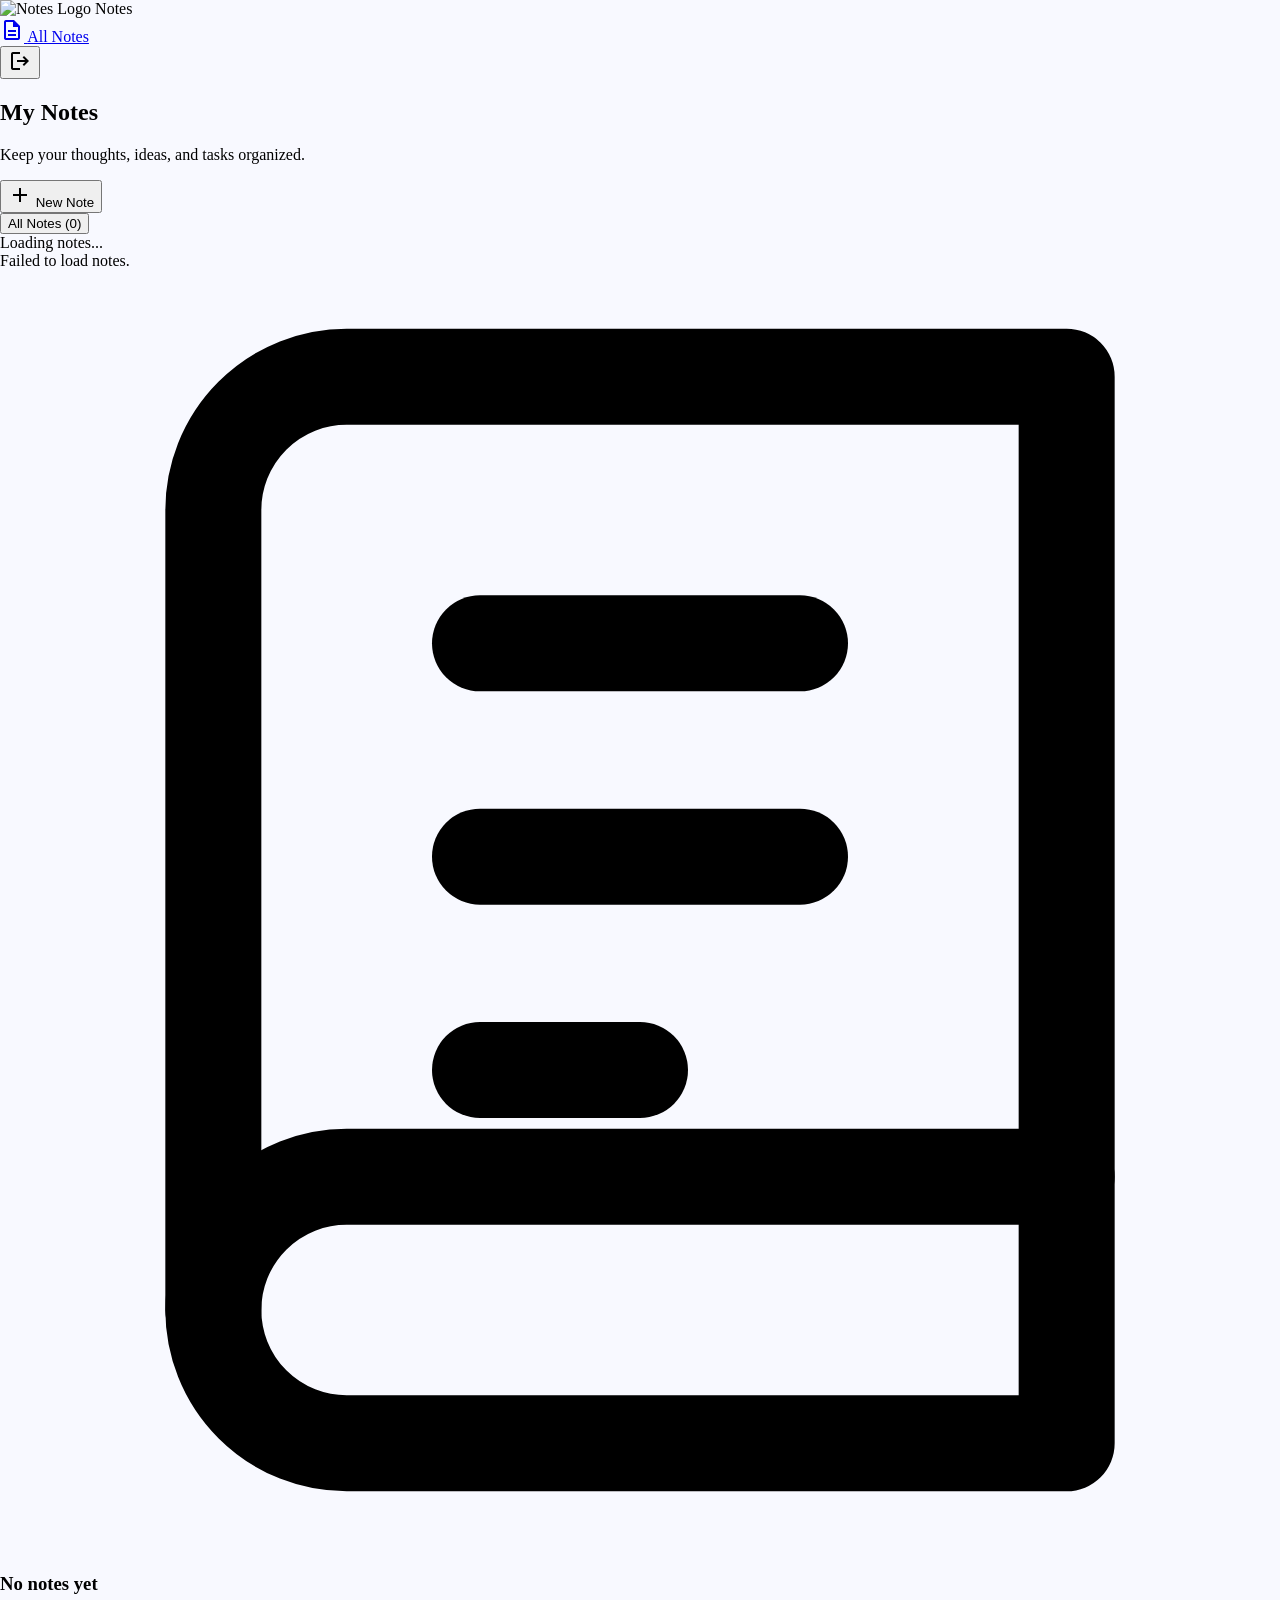
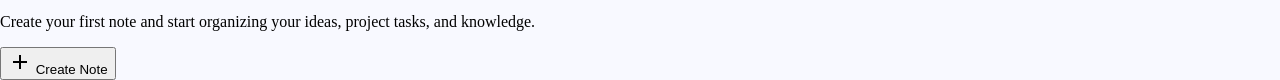
==== client_side/pages/dashboard.html @ c8d5d33a "version 1" ====
<!DOCTYPE html>

<html lang="en">

<head>
    <meta charset="UTF-8">
    <meta name="viewport" content="width=device-width, initial-scale=1.0">


<title>Notes Dashboard</title>

<!-- Google Fonts -->
<link rel="preconnect" href="https://fonts.googleapis.com">
<link rel="preconnect" href="https://fonts.gstatic.com" crossorigin>

<link
    href="https://fonts.googleapis.com/css2?family=Inter:wght@400;500;600&family=Plus+Jakarta+Sans:wght@600;700&family=Material+Symbols+Outlined:opsz,wght,FILL,GRAD@20..48,100..700,0..1,-50..200&display=swap"
    rel="stylesheet"
>

<!-- Tailwind -->
<script src="https://cdn.tailwindcss.com"></script>

<script>
    tailwind.config = {
        darkMode: "class",

        theme: {
            extend: {

                colors: {
                    primary: "#3525cd",
                    "primary-container": "#4f46e5",
                    "on-primary": "#ffffff",

                    secondary: "#565e74",
                    "secondary-container": "#dae2fd",
                    "on-secondary-container": "#5c647a",

                    surface: "#f8f9ff",
                    "surface-container-lowest": "#ffffff",
                    "surface-container-low": "#eff4ff",
                    "surface-container": "#e5eeff",
                    "surface-container-high": "#dce9ff",

                    "on-surface": "#0b1c30",
                    "on-surface-variant": "#464555",

                    outline: "#777587",
                    "outline-variant": "#c7c4d8",

                    error: "#ba1a1a",
                    "error-container": "#ffdad6",
                    "on-error": "#ffffff",

                    background: "#f8f9ff"
                },

                borderRadius: {
                    lg: "0.5rem",
                    xl: "0.75rem",
                    "2xl": "1rem",
                    full: "9999px"
                },

                spacing: {
                    "space-xs": "0.25rem",
                    "space-sm": "0.5rem",
                    "space-md": "1rem",
                    "space-lg": "1.5rem",
                    "space-xl": "2.5rem",
                    gutter: "1.5rem"
                },

                fontFamily: {
                    headline: ["Plus Jakarta Sans", "sans-serif"],
                    body: ["Inter", "sans-serif"]
                },

                fontSize: {
                    "headline-sm": [
                        "18px",
                        {
                            lineHeight: "24px",
                            fontWeight: "600"
                        }
                    ],

                    "headline-lg": [
                        "30px",
                        {
                            lineHeight: "38px",
                            fontWeight: "600"
                        }
                    ],

                    "body-md": [
                        "14px",
                        {
                            lineHeight: "22px",
                            fontWeight: "400"
                        }
                    ],

                    "body-sm": [
                        "12px",
                        {
                            lineHeight: "18px",
                            fontWeight: "400"
                        }
                    ],

                    "label-md": [
                        "13px",
                        {
                            lineHeight: "18px",
                            fontWeight: "500"
                        }
                    ],

                    "label-sm": [
                        "11px",
                        {
                            lineHeight: "16px",
                            fontWeight: "500"
                        }
                    ]
                }
            }
        }
    };
</script>

<style>

    html,
    body {
        margin: 0;
        padding: 0;
    }

    body {
        overscroll-behavior: none;
        overflow-x: hidden;
        background: #f8f9ff;
    }

    ::-webkit-scrollbar {
        width: 0;
        height: 0;
    }

    button,
    a {
        -webkit-tap-highlight-color: transparent;
    }

</style>


</head>

<body class="bg-background text-on-surface font-body antialiased">


<!-- ========================================================= -->
<!-- Sidebar -->
<!-- ========================================================= -->

<aside
    class="
        fixed
        left-0
        top-0
        z-50
        flex
        h-screen
        w-16
        flex-col
        md:w-64
        border-r
        border-outline-variant/40
        bg-surface-container-low
        py-space-md
    "
>

    <!-- Logo -->

    <div class="mb-space-lg flex items-center justify-center gap-space-sm px-space-sm md:justify-start md:px-space-md">

        <img
            src="https://lh3.googleusercontent.com/aida/[base64]"
            alt="Notes Logo"
            class="h-8 w-auto object-contain"
        >

        <span
            class="
                hidden
                font-headline
                text-headline-sm md:inline
                tracking-tight
                text-on-surface
            "
        >
            Notes
        </span>

    </div>


    <!-- Navigation -->

    <nav
        class="flex flex-1 flex-col gap-1 px-space-sm md:px-space-md"
        aria-label="Main navigation"
    >

        <a
            href="#"
            data-path="dashboard"
            aria-current="page"
            class="
                flex
                items-center
                justify-center
                gap-space-sm
                rounded-lg
                md:justify-start
                bg-secondary-container
                px-space-sm
                py-2
                text-on-secondary-container
                transition-colors
                hover:bg-secondary-container/80
            "
        >

            <span class="material-symbols-outlined text-xl">
                description
            </span>

            <span class="hidden font-body text-label-md md:inline">
                All Notes
            </span>

        </a>

    </nav>


    <!-- Logout -->

    <div class="px-space-sm pt-space-md md:px-space-md">

        <div
            class="
                flex
                items-center
                justify-center
                rounded-xl
                bg-surface-container-lowest
                md:justify-start
                p-space-xs
                shadow-[0_1px_3px_0_rgba(15,23,42,0.04)]
            "
        >

            <button
                id="logoutButton"
                type="button"
                title="Log out"
                aria-label="Log out"
                class="
                    flex
                    items-center
                    justify-center
                    rounded-md
                    p-2
                    text-on-surface-variant
                    transition-colors
                    hover:bg-error-container
                    hover:text-error
                "
            >

                <span class="material-symbols-outlined text-base">
                    logout
                </span>

            </button>

        </div>

    </div>

</aside>


<!-- ========================================================= -->
<!-- Main Content -->
<!-- ========================================================= -->

<div class="pl-16 md:pl-64">

    <main class="min-h-screen w-full bg-background px-4 pt-8 sm:px-6 sm:pt-10 lg:px-gutter lg:pt-12">

        <div class="mx-auto flex w-full max-w-7xl flex-col pb-space-xl">


            <!-- ================================================= -->
            <!-- Header -->
            <!-- ================================================= -->

            <section class="mb-space-lg flex flex-col gap-space-md pt-space-md">

                <div
                    class="
                        flex
                        flex-wrap
                        items-center
                        justify-between
                        gap-space-md
                    "
                >

                    <!-- Title -->

                    <div>

                        <h1
                            class="
                                font-headline
                                text-2xl
                                tracking-tight
                                sm:text-headline-lg
                                text-on-surface
                            "
                        >
                            My Notes
                        </h1>

                        <p class="mt-1 text-body-md text-on-surface-variant">
                            Keep your thoughts, ideas, and tasks organized.
                        </p>

                    </div>


                    <!-- New Note -->

                    <button
                        id="newNoteButton"
                        type="button"
                        class="
                            inline-flex
                            items-center
                            gap-2
                            rounded-lg
                            bg-primary-container
                            px-4
                            py-2.5
                            font-body
                            text-label-md
                            text-on-primary
                            shadow-sm
                            transition-all
                            hover:-translate-y-0.5
                            hover:opacity-95
                            hover:shadow-md
                            active:scale-[0.98]
                        "
                    >

                        <span class="material-symbols-outlined text-lg">
                            add
                        </span>

                        <span>
                            New Note
                        </span>

                    </button>

                </div>


                <!-- Filter -->

                <div class="flex flex-wrap items-center gap-2 pt-1">

                    <button
                        id="allNotesFilter"
                        type="button"
                        class="
                            rounded-full
                            bg-primary
                            px-3.5
                            py-1.5
                            font-body
                            text-label-sm
                            font-semibold
                            text-on-primary
                            shadow-sm
                        "
                    >
                        All Notes (<span id="notesCount">0</span>)
                    </button>

                </div>

            </section>


            <!-- ================================================= -->
            <!-- Loading -->
            <!-- ================================================= -->

            <div
                id="loadingState"
                class="flex items-center justify-center px-2 py-16 sm:py-20"
            >

                <div class="flex items-center gap-3 text-on-surface-variant">

                    <span
                        class="
                            h-5
                            w-5
                            animate-spin
                            rounded-full
                            border-2
                            border-primary/20
                            border-t-primary
                        "
                    ></span>

                    <span class="text-body-md">
                        Loading notes...
                    </span>

                </div>

            </div>


            <!-- ================================================= -->
            <!-- Error -->
            <!-- ================================================= -->

            <div
                id="errorState"
                class="
                    hidden
                    rounded-xl
                    border
                    border-error/20
                    bg-error-container
                    p-4
                    text-body-md
                    break-words
                    text-error
                "
            >
                Failed to load notes.
            </div>


            <!-- ================================================= -->
            <!-- Notes Grid -->
            <!-- ================================================= -->

            <section
                id="notesGrid"
                class="
                    hidden
                    grid
                    grid-cols-1
                    gap-space-md
                    md:grid-cols-2
                    lg:grid-cols-3
                "
            >
                <!-- JavaScript will generate notes here -->
            </section>


            <!-- ================================================= -->
            <!-- Empty State -->
            <!-- ================================================= -->

            <section
                id="emptyState"
                class="
                    hidden
                    mt-space-xl
                    rounded-2xl
                    bg-surface-container-lowest
                    p-3
                    sm:p-space-lg
                    shadow-[0_1px_3px_0_rgba(15,23,42,0.05)]
                "
            >

                <div
                    class="
                        flex
                        flex-col
                        items-center
                        justify-center
                        rounded-xl
                        bg-surface-container-low
                        px-4
                        py-12
                        sm:px-space-md
                        sm:py-space-xl
                        text-center
                    "
                >

                    <!-- Illustration -->

                    <div
                        class="
                            relative
                            mb-space-md
                            flex
                            h-24
                            w-24
                            items-center
                            justify-center
                        "
                    >

                        <div
                            class="
                                absolute
                                inset-0
                                -rotate-6
                                rounded-3xl
                                bg-primary/10
                            "
                        ></div>


                        <div
                            class="
                                relative
                                flex
                                h-20
                                w-20
                                items-center
                                justify-center
                                rounded-2xl
                                bg-primary-container
                                p-3
                                shadow-md
                            "
                        >

                            <svg
                                class="h-12 w-12 text-on-primary"
                                fill="none"
                                stroke="currentColor"
                                stroke-linecap="round"
                                stroke-linejoin="round"
                                stroke-width="1.8"
                                viewBox="0 0 24 24"
                            >

                                <path d="M4 19.5A2.5 2.5 0 0 1 6.5 17H20"></path>

                                <path
                                    d="M6.5 2H20v20H6.5A2.5 2.5 0 0 1 4 19.5v-15A2.5 2.5 0 0 1 6.5 2z"
                                ></path>

                                <line
                                    x1="9"
                                    x2="15"
                                    y1="7"
                                    y2="7"
                                ></line>

                                <line
                                    x1="9"
                                    x2="15"
                                    y1="11"
                                    y2="11"
                                ></line>

                                <line
                                    x1="9"
                                    x2="12"
                                    y1="15"
                                    y2="15"
                                ></line>

                            </svg>

                        </div>

                    </div>


                    <h3
                        class="
                            mb-1
                            font-headline
                            text-headline-sm
                            text-on-surface
                        "
                    >
                        No notes yet
                    </h3>


                    <p
                        class="
                            mb-space-md
                            max-w-sm
                            px-1
                            font-body
                            text-body-md
                            text-on-surface-variant
                        "
                    >
                        Create your first note and start organizing your
                        ideas, project tasks, and knowledge.
                    </p>


                    <button
                        id="emptyStateCreateButton"
                        type="button"
                        class="
                            inline-flex
                            items-center
                            gap-2
                            rounded-lg
                            bg-primary-container
                            px-4
                            py-2.5
                            font-body
                            text-label-md
                            text-on-primary
                            shadow-sm
                            transition-all
                            hover:-translate-y-0.5
                            hover:opacity-90
                            hover:shadow-md
                            active:scale-[0.98]
                        "
                    >

                        <span class="material-symbols-outlined text-base">
                            add
                        </span>

                        <span>
                            Create Note
                        </span>

                    </button>

                </div>

            </section>


        </div>

    </main>

</div>


<!-- JavaScript -->
<script type="module" src="../logic/dashboard.js"></script>



</body>

</html>
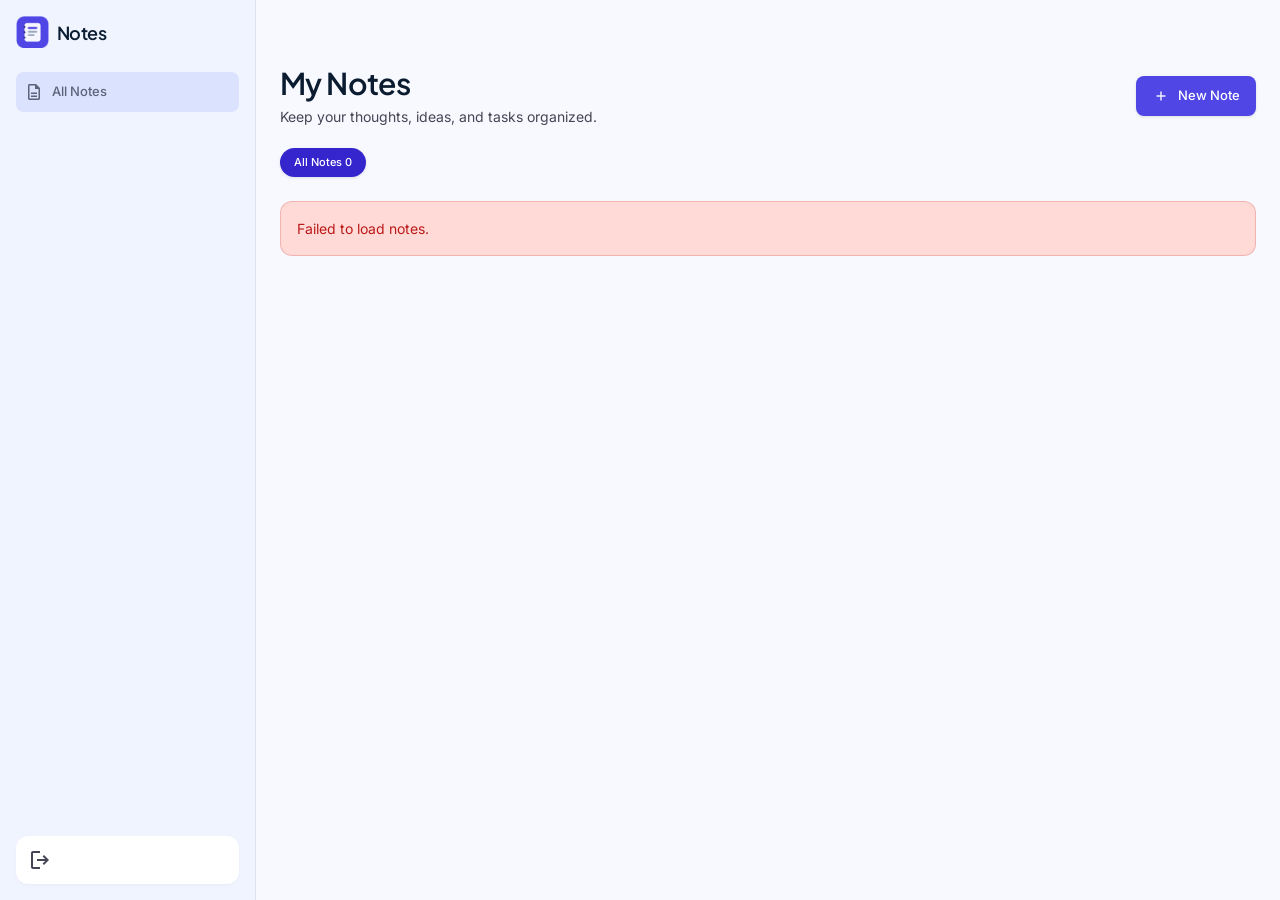
==== commit 287bf737: "Pages were reorganized with dedicated stylesheets, clear class responsibilities, and a new landing p" ====
--- a/client_side/pages/dashboard.html
+++ b/client_side/pages/dashboard.html
@@ -1,685 +1,106 @@
-<!DOCTYPE html>
+<!doctype html>
+<html lang="en">
+  <head>
+    <meta charset="UTF-8" />
+    <meta name="viewport" content="width=device-width, initial-scale=1.0" />
+    <title>Notes Dashboard</title>
+    <link rel="preconnect" href="https://fonts.googleapis.com" />
+    <link rel="preconnect" href="https://fonts.gstatic.com" crossorigin />
+    <link href="https://fonts.googleapis.com/css2?family=Inter:wght@400;500;600&family=Plus+Jakarta+Sans:wght@600;700&family=Material+Symbols+Outlined:opsz,wght,FILL,GRAD@20..48,100..700,0..1,-50..200&display=swap" rel="stylesheet" />
+    <link rel="stylesheet" href="../styles/dashboard.css" />
+  </head>
+  <body>
+    <div class="app-layout">
+      <!-- Sidebar -->
+      <aside id="sidebar" class="sidebar" data-component="sidebar">
+        <div class="sidebar__logo">
+          <img class="sidebar__logo-image" src="../assets/NotesAppLogo.png" alt="Notes Logo" />
+          <span class="sidebar__logo-text">Notes</span>
+        </div>
+        <nav class="sidebar__navigation" aria-label="Main navigation" data-component="navigation">
+          <a href="#" class="nav-item nav-item--active" data-path="dashboard" aria-current="page">
+            <span class="material-symbols-outlined nav-item__icon">description</span>
+            <span class="nav-item__label">All Notes</span>
+          </a>
+        </nav>
+        <div class="sidebar__footer">
+          <div class="logout-container">
+            <button id="logoutButton" class="icon-button icon-button--logout" type="button" title="Log out" aria-label="Log out" data-action="logout">
+              <span class="material-symbols-outlined">logout</span>
+            </button>
+          </div>
+        </div>
+      </aside>
 
-<html lang="en">
+      <!-- Main Application -->
+      <div class="main-layout">
+        <main class="main-content" id="mainContent">
+          <div class="content-container">
+            <!-- Header -->
+            <section class="dashboard-header" data-component="dashboard-header">
+              <div class="dashboard-header__top">
+                <div class="page-heading">
+                  <h1 class="page-heading__title">My Notes</h1>
+                  <p class="page-heading__description">Keep your thoughts, ideas, and tasks organized.</p>
+                </div>
+                <button id="newNoteButton" class="button button--primary" type="button" data-action="create-note">
+                  <span class="material-symbols-outlined button__icon">add</span>
+                  <span>New Note</span>
+                </button>
+              </div>
+              <div class="notes-filter" data-component="notes-filter">
+                <button id="allNotesFilter" class="filter-button filter-button--active" type="button" data-filter="all">
+                  All Notes <span id="notesCount">0</span>
+                </button>
+              </div>
+            </section>
 
-<head>
-    <meta charset="UTF-8">
-    <meta name="viewport" content="width=device-width, initial-scale=1.0">
+            <!-- States -->
+            <section id="loadingState" class="state state--loading" data-state="loading" aria-live="polite">
+              <div class="loading-content">
+                <span class="loading-spinner"></span>
+                <span class="loading-message">Loading notes...</span>
+              </div>
+            </section>
+            
+            <section id="errorState" class="state state--error is-hidden" data-state="error" aria-live="assertive">
+              <p class="error-message">Failed to load notes.</p>
+            </section>
 
+            <!-- Notes Grid -->
+            <section id="notesGrid" class="notes-grid is-hidden" data-component="notes-grid" aria-label="Notes">
+              <!-- Dynamically populated -->
+            </section>
 
-<title>Notes Dashboard</title>
-
-<!-- Google Fonts -->
-<link rel="preconnect" href="https://fonts.googleapis.com">
-<link rel="preconnect" href="https://fonts.gstatic.com" crossorigin>
-
-<link
-    href="https://fonts.googleapis.com/css2?family=Inter:wght@400;500;600&family=Plus+Jakarta+Sans:wght@600;700&family=Material+Symbols+Outlined:opsz,wght,FILL,GRAD@20..48,100..700,0..1,-50..200&display=swap"
-    rel="stylesheet"
->
-
-<!-- Tailwind -->
-<script src="https://cdn.tailwindcss.com"></script>
-
-<script>
-    tailwind.config = {
-        darkMode: "class",
-
-        theme: {
-            extend: {
-
-                colors: {
-                    primary: "#3525cd",
-                    "primary-container": "#4f46e5",
-                    "on-primary": "#ffffff",
-
-                    secondary: "#565e74",
-                    "secondary-container": "#dae2fd",
-                    "on-secondary-container": "#5c647a",
-
-                    surface: "#f8f9ff",
-                    "surface-container-lowest": "#ffffff",
-                    "surface-container-low": "#eff4ff",
-                    "surface-container": "#e5eeff",
-                    "surface-container-high": "#dce9ff",
-
-                    "on-surface": "#0b1c30",
-                    "on-surface-variant": "#464555",
-
-                    outline: "#777587",
-                    "outline-variant": "#c7c4d8",
-
-                    error: "#ba1a1a",
-                    "error-container": "#ffdad6",
-                    "on-error": "#ffffff",
-
-                    background: "#f8f9ff"
-                },
-
-                borderRadius: {
-                    lg: "0.5rem",
-                    xl: "0.75rem",
-                    "2xl": "1rem",
-                    full: "9999px"
-                },
-
-                spacing: {
-                    "space-xs": "0.25rem",
-                    "space-sm": "0.5rem",
-                    "space-md": "1rem",
-                    "space-lg": "1.5rem",
-                    "space-xl": "2.5rem",
-                    gutter: "1.5rem"
-                },
-
-                fontFamily: {
-                    headline: ["Plus Jakarta Sans", "sans-serif"],
-                    body: ["Inter", "sans-serif"]
-                },
-
-                fontSize: {
-                    "headline-sm": [
-                        "18px",
-                        {
-                            lineHeight: "24px",
-                            fontWeight: "600"
-                        }
-                    ],
-
-                    "headline-lg": [
-                        "30px",
-                        {
-                            lineHeight: "38px",
-                            fontWeight: "600"
-                        }
-                    ],
-
-                    "body-md": [
-                        "14px",
-                        {
-                            lineHeight: "22px",
-                            fontWeight: "400"
-                        }
-                    ],
-
-                    "body-sm": [
-                        "12px",
-                        {
-                            lineHeight: "18px",
-                            fontWeight: "400"
-                        }
-                    ],
-
-                    "label-md": [
-                        "13px",
-                        {
-                            lineHeight: "18px",
-                            fontWeight: "500"
-                        }
-                    ],
-
-                    "label-sm": [
-                        "11px",
-                        {
-                            lineHeight: "16px",
-                            fontWeight: "500"
-                        }
-                    ]
-                }
-            }
-        }
-    };
-</script>
-
-<style>
-
-    html,
-    body {
-        margin: 0;
-        padding: 0;
-    }
-
-    body {
-        overscroll-behavior: none;
-        overflow-x: hidden;
-        background: #f8f9ff;
-    }
-
-    ::-webkit-scrollbar {
-        width: 0;
-        height: 0;
-    }
-
-    button,
-    a {
-        -webkit-tap-highlight-color: transparent;
-    }
-
-</style>
-
-
-</head>
-
-<body class="bg-background text-on-surface font-body antialiased">
-
-
-<!-- ========================================================= -->
-<!-- Sidebar -->
-<!-- ========================================================= -->
-
-<aside
-    class="
-        fixed
-        left-0
-        top-0
-        z-50
-        flex
-        h-screen
-        w-16
-        flex-col
-        md:w-64
-        border-r
-        border-outline-variant/40
-        bg-surface-container-low
-        py-space-md
-    "
->
-
-    <!-- Logo -->
-
-    <div class="mb-space-lg flex items-center justify-center gap-space-sm px-space-sm md:justify-start md:px-space-md">
-
-        <img
-            src="https://lh3.googleusercontent.com/aida/[base64]"
-            alt="Notes Logo"
-            class="h-8 w-auto object-contain"
-        >
-
-        <span
-            class="
-                hidden
-                font-headline
-                text-headline-sm md:inline
-                tracking-tight
-                text-on-surface
-            "
-        >
-            Notes
-        </span>
-
+            <!-- Empty State -->
+            <section id="emptyState" class="empty-state is-hidden" data-state="empty">
+              <div class="empty-state__content">
+                <div class="empty-state__illustration">
+                  <div class="empty-state__illustration-background"></div>
+                  <div class="empty-state__illustration-icon">
+                    <svg class="empty-state__svg" fill="none" stroke="currentColor" stroke-linecap="round" stroke-linejoin="round" stroke-width="1.8" viewBox="0 0 24 24" aria-hidden="true">
+                      <path d="M4 19.5A2.5 2.5 0 0 1 6.5 17H20"></path>
+                      <path d="M6.5 2H20v20H6.5A2.5 2.5 0 0 1 4 19.5v-15A2.5 2.5 0 0 1 6.5 2z"></path>
+                      <line x1="9" x2="15" y1="7" y2="7"></line>
+                      <line x1="9" x2="15" y1="11" y2="11"></line>
+                      <line x1="9" x2="12" y1="15" y2="15"></line>
+                    </svg>
+                  </div>
+                </div>
+                <h2 class="empty-state__title">No notes yet</h2>
+                <p class="empty-state__description">Create your first note and start organizing your ideas, project tasks, and knowledge.</p>
+                <button id="emptyStateCreateButton" class="button button--primary" type="button" data-action="create-note">
+                  <span class="material-symbols-outlined button__icon">add</span>
+                  <span>Create Note</span>
+                </button>
+              </div>
+            </section>
+          </div>
+        </main>
+      </div>
     </div>
 
-
-    <!-- Navigation -->
-
-    <nav
-        class="flex flex-1 flex-col gap-1 px-space-sm md:px-space-md"
-        aria-label="Main navigation"
-    >
-
-        <a
-            href="#"
-            data-path="dashboard"
-            aria-current="page"
-            class="
-                flex
-                items-center
-                justify-center
-                gap-space-sm
-                rounded-lg
-                md:justify-start
-                bg-secondary-container
-                px-space-sm
-                py-2
-                text-on-secondary-container
-                transition-colors
-                hover:bg-secondary-container/80
-            "
-        >
-
-            <span class="material-symbols-outlined text-xl">
-                description
-            </span>
-
-            <span class="hidden font-body text-label-md md:inline">
-                All Notes
-            </span>
-
-        </a>
-
-    </nav>
-
-
-    <!-- Logout -->
-
-    <div class="px-space-sm pt-space-md md:px-space-md">
-
-        <div
-            class="
-                flex
-                items-center
-                justify-center
-                rounded-xl
-                bg-surface-container-lowest
-                md:justify-start
-                p-space-xs
-                shadow-[0_1px_3px_0_rgba(15,23,42,0.04)]
-            "
-        >
-
-            <button
-                id="logoutButton"
-                type="button"
-                title="Log out"
-                aria-label="Log out"
-                class="
-                    flex
-                    items-center
-                    justify-center
-                    rounded-md
-                    p-2
-                    text-on-surface-variant
-                    transition-colors
-                    hover:bg-error-container
-                    hover:text-error
-                "
-            >
-
-                <span class="material-symbols-outlined text-base">
-                    logout
-                </span>
-
-            </button>
-
-        </div>
-
-    </div>
-
-</aside>
-
-
-<!-- ========================================================= -->
-<!-- Main Content -->
-<!-- ========================================================= -->
-
-<div class="pl-16 md:pl-64">
-
-    <main class="min-h-screen w-full bg-background px-4 pt-8 sm:px-6 sm:pt-10 lg:px-gutter lg:pt-12">
-
-        <div class="mx-auto flex w-full max-w-7xl flex-col pb-space-xl">
-
-
-            <!-- ================================================= -->
-            <!-- Header -->
-            <!-- ================================================= -->
-
-            <section class="mb-space-lg flex flex-col gap-space-md pt-space-md">
-
-                <div
-                    class="
-                        flex
-                        flex-wrap
-                        items-center
-                        justify-between
-                        gap-space-md
-                    "
-                >
-
-                    <!-- Title -->
-
-                    <div>
-
-                        <h1
-                            class="
-                                font-headline
-                                text-2xl
-                                tracking-tight
-                                sm:text-headline-lg
-                                text-on-surface
-                            "
-                        >
-                            My Notes
-                        </h1>
-
-                        <p class="mt-1 text-body-md text-on-surface-variant">
-                            Keep your thoughts, ideas, and tasks organized.
-                        </p>
-
-                    </div>
-
-
-                    <!-- New Note -->
-
-                    <button
-                        id="newNoteButton"
-                        type="button"
-                        class="
-                            inline-flex
-                            items-center
-                            gap-2
-                            rounded-lg
-                            bg-primary-container
-                            px-4
-                            py-2.5
-                            font-body
-                            text-label-md
-                            text-on-primary
-                            shadow-sm
-                            transition-all
-                            hover:-translate-y-0.5
-                            hover:opacity-95
-                            hover:shadow-md
-                            active:scale-[0.98]
-                        "
-                    >
-
-                        <span class="material-symbols-outlined text-lg">
-                            add
-                        </span>
-
-                        <span>
-                            New Note
-                        </span>
-
-                    </button>
-
-                </div>
-
-
-                <!-- Filter -->
-
-                <div class="flex flex-wrap items-center gap-2 pt-1">
-
-                    <button
-                        id="allNotesFilter"
-                        type="button"
-                        class="
-                            rounded-full
-                            bg-primary
-                            px-3.5
-                            py-1.5
-                            font-body
-                            text-label-sm
-                            font-semibold
-                            text-on-primary
-                            shadow-sm
-                        "
-                    >
-                        All Notes (<span id="notesCount">0</span>)
-                    </button>
-
-                </div>
-
-            </section>
-
-
-            <!-- ================================================= -->
-            <!-- Loading -->
-            <!-- ================================================= -->
-
-            <div
-                id="loadingState"
-                class="flex items-center justify-center px-2 py-16 sm:py-20"
-            >
-
-                <div class="flex items-center gap-3 text-on-surface-variant">
-
-                    <span
-                        class="
-                            h-5
-                            w-5
-                            animate-spin
-                            rounded-full
-                            border-2
-                            border-primary/20
-                            border-t-primary
-                        "
-                    ></span>
-
-                    <span class="text-body-md">
-                        Loading notes...
-                    </span>
-
-                </div>
-
-            </div>
-
-
-            <!-- ================================================= -->
-            <!-- Error -->
-            <!-- ================================================= -->
-
-            <div
-                id="errorState"
-                class="
-                    hidden
-                    rounded-xl
-                    border
-                    border-error/20
-                    bg-error-container
-                    p-4
-                    text-body-md
-                    break-words
-                    text-error
-                "
-            >
-                Failed to load notes.
-            </div>
-
-
-            <!-- ================================================= -->
-            <!-- Notes Grid -->
-            <!-- ================================================= -->
-
-            <section
-                id="notesGrid"
-                class="
-                    hidden
-                    grid
-                    grid-cols-1
-                    gap-space-md
-                    md:grid-cols-2
-                    lg:grid-cols-3
-                "
-            >
-                <!-- JavaScript will generate notes here -->
-            </section>
-
-
-            <!-- ================================================= -->
-            <!-- Empty State -->
-            <!-- ================================================= -->
-
-            <section
-                id="emptyState"
-                class="
-                    hidden
-                    mt-space-xl
-                    rounded-2xl
-                    bg-surface-container-lowest
-                    p-3
-                    sm:p-space-lg
-                    shadow-[0_1px_3px_0_rgba(15,23,42,0.05)]
-                "
-            >
-
-                <div
-                    class="
-                        flex
-                        flex-col
-                        items-center
-                        justify-center
-                        rounded-xl
-                        bg-surface-container-low
-                        px-4
-                        py-12
-                        sm:px-space-md
-                        sm:py-space-xl
-                        text-center
-                    "
-                >
-
-                    <!-- Illustration -->
-
-                    <div
-                        class="
-                            relative
-                            mb-space-md
-                            flex
-                            h-24
-                            w-24
-                            items-center
-                            justify-center
-                        "
-                    >
-
-                        <div
-                            class="
-                                absolute
-                                inset-0
-                                -rotate-6
-                                rounded-3xl
-                                bg-primary/10
-                            "
-                        ></div>
-
-
-                        <div
-                            class="
-                                relative
-                                flex
-                                h-20
-                                w-20
-                                items-center
-                                justify-center
-                                rounded-2xl
-                                bg-primary-container
-                                p-3
-                                shadow-md
-                            "
-                        >
-
-                            <svg
-                                class="h-12 w-12 text-on-primary"
-                                fill="none"
-                                stroke="currentColor"
-                                stroke-linecap="round"
-                                stroke-linejoin="round"
-                                stroke-width="1.8"
-                                viewBox="0 0 24 24"
-                            >
-
-                                <path d="M4 19.5A2.5 2.5 0 0 1 6.5 17H20"></path>
-
-                                <path
-                                    d="M6.5 2H20v20H6.5A2.5 2.5 0 0 1 4 19.5v-15A2.5 2.5 0 0 1 6.5 2z"
-                                ></path>
-
-                                <line
-                                    x1="9"
-                                    x2="15"
-                                    y1="7"
-                                    y2="7"
-                                ></line>
-
-                                <line
-                                    x1="9"
-                                    x2="15"
-                                    y1="11"
-                                    y2="11"
-                                ></line>
-
-                                <line
-                                    x1="9"
-                                    x2="12"
-                                    y1="15"
-                                    y2="15"
-                                ></line>
-
-                            </svg>
-
-                        </div>
-
-                    </div>
-
-
-                    <h3
-                        class="
-                            mb-1
-                            font-headline
-                            text-headline-sm
-                            text-on-surface
-                        "
-                    >
-                        No notes yet
-                    </h3>
-
-
-                    <p
-                        class="
-                            mb-space-md
-                            max-w-sm
-                            px-1
-                            font-body
-                            text-body-md
-                            text-on-surface-variant
-                        "
-                    >
-                        Create your first note and start organizing your
-                        ideas, project tasks, and knowledge.
-                    </p>
-
-
-                    <button
-                        id="emptyStateCreateButton"
-                        type="button"
-                        class="
-                            inline-flex
-                            items-center
-                            gap-2
-                            rounded-lg
-                            bg-primary-container
-                            px-4
-                            py-2.5
-                            font-body
-                            text-label-md
-                            text-on-primary
-                            shadow-sm
-                            transition-all
-                            hover:-translate-y-0.5
-                            hover:opacity-90
-                            hover:shadow-md
-                            active:scale-[0.98]
-                        "
-                    >
-
-                        <span class="material-symbols-outlined text-base">
-                            add
-                        </span>
-
-                        <span>
-                            Create Note
-                        </span>
-
-                    </button>
-
-                </div>
-
-            </section>
-
-
-        </div>
-
-    </main>
-
-</div>
-
-
-<!-- JavaScript -->
-<script type="module" src="../logic/dashboard.js"></script>
-
-
-
-</body>
-
-</html>+    <!-- Scripts -->
+    <script type="module" src="../logic/dashboard.js"></script>
+  </body>
+</html>
--- a/client_side/styles/dashboard.css
+++ b/client_side/styles/dashboard.css
@@ -0,0 +1,965 @@
+/* ================================================================
+   NOTES DASHBOARD
+   CSS3
+   ================================================================ */
+
+/* ================================================================
+   1. DESIGN TOKENS
+   ------------------------------------------------
+   Responsibility:
+   Store global colors, typography, spacing and dimensions.
+   ================================================================ */
+
+:root {
+  /* Colors */
+  --color-primary: #3525cd;
+  --color-primary-container: #4f46e5;
+  --color-on-primary: #ffffff;
+
+  --color-secondary: #565e74;
+  --color-secondary-container: #dae2fd;
+  --color-on-secondary-container: #5c647a;
+
+  --color-surface: #f8f9ff;
+  --color-surface-lowest: #ffffff;
+  --color-surface-low: #eff4ff;
+  --color-surface-container: #e5eeff;
+  --color-surface-high: #dce9ff;
+
+  --color-on-surface: #0b1c30;
+  --color-on-surface-variant: #464555;
+
+  --color-outline: #777587;
+  --color-outline-variant: #c7c4d8;
+
+  --color-error: #ba1a1a;
+  --color-error-container: #ffdad6;
+
+  /* Typography */
+  --font-body: "Inter", sans-serif;
+  --font-heading: "Plus Jakarta Sans", sans-serif;
+
+  --font-size-body-sm: 12px;
+  --font-size-body-md: 14px;
+
+  --font-size-label-sm: 11px;
+  --font-size-label-md: 13px;
+
+  --font-size-heading-sm: 18px;
+  --font-size-heading-lg: 30px;
+
+  /* Spacing */
+  --space-xs: 0.25rem;
+  --space-sm: 0.5rem;
+  --space-md: 1rem;
+  --space-lg: 1.5rem;
+  --space-xl: 2.5rem;
+
+  --gutter: 1.5rem;
+
+  /* Radius */
+  --radius-sm: 0.375rem;
+  --radius-md: 0.5rem;
+  --radius-lg: 0.75rem;
+  --radius-xl: 1rem;
+  --radius-full: 9999px;
+
+  /* Layout */
+  --sidebar-width: 16rem;
+  --sidebar-collapsed-width: 4rem;
+
+  /* Effects */
+  --shadow-sm: 0 1px 3px rgba(15, 23, 42, 0.04);
+  --shadow-md: 0 1px 3px rgba(15, 23, 42, 0.05);
+
+  /* Transitions */
+  --transition-fast: 150ms ease;
+  --transition-normal: 200ms ease;
+}
+
+/* ================================================================
+   2. RESET / BASE
+   ------------------------------------------------
+   Responsibility:
+   Normalize browser defaults and establish global behavior.
+   ================================================================ */
+
+html {
+  margin: 0;
+  padding: 0;
+  scroll-behavior: smooth;
+}
+
+body {
+  margin: 0;
+  padding: 0;
+
+  min-height: 100vh;
+
+  overflow-x: hidden;
+
+  background-color: var(--color-surface);
+  color: var(--color-on-surface);
+
+  font-family: var(--font-body);
+  font-size: var(--font-size-body-md);
+  line-height: 1.5;
+
+  -webkit-font-smoothing: antialiased;
+  -moz-osx-font-smoothing: grayscale;
+
+  overscroll-behavior: none;
+}
+
+*,
+*::before,
+*::after {
+  box-sizing: border-box;
+}
+
+button,
+input,
+textarea,
+select {
+  font: inherit;
+}
+
+button,
+a {
+  -webkit-tap-highlight-color: transparent;
+}
+
+button {
+  border: 0;
+  cursor: pointer;
+}
+
+a {
+  color: inherit;
+  text-decoration: none;
+}
+
+/* ================================================================
+   3. SCROLLBAR
+   ------------------------------------------------
+   Responsibility:
+   Hide browser scrollbar while keeping scrolling functional.
+   ================================================================ */
+
+::-webkit-scrollbar {
+  width: 0;
+  height: 0;
+}
+
+/* ================================================================
+   4. UTILITY
+   ------------------------------------------------
+   Responsibility:
+   Generic state visibility only.
+   ================================================================ */
+
+.is-hidden {
+  display: none !important;
+}
+
+/* ================================================================
+   5. APPLICATION LAYOUT
+   ------------------------------------------------
+   Responsibility:
+   Define the main page structure.
+   ================================================================ */
+
+.app-layout {
+  min-height: 100vh;
+}
+
+.main-layout {
+  min-height: 100vh;
+  margin-left: var(--sidebar-collapsed-width);
+}
+
+/* ================================================================
+   6. SIDEBAR
+   ------------------------------------------------
+   Responsibility:
+   Sidebar positioning, dimensions and background.
+   ================================================================ */
+
+.sidebar {
+  position: fixed;
+
+  top: 0;
+  left: 0;
+
+  z-index: 50;
+
+  display: flex;
+  flex-direction: column;
+
+  width: var(--sidebar-collapsed-width);
+  height: 100vh;
+
+  padding: var(--space-md) 0;
+
+  border-right: 1px solid rgba(199, 196, 216, 0.4);
+
+  background-color: var(--color-surface-low);
+}
+
+/* ================================================================
+   7. SIDEBAR LOGO
+   ------------------------------------------------
+   Responsibility:
+   Logo alignment and typography.
+   ================================================================ */
+
+.sidebar__logo {
+  display: flex;
+
+  align-items: center;
+  justify-content: center;
+
+  gap: var(--space-sm);
+
+  margin-bottom: var(--space-lg);
+
+  padding: 0 var(--space-sm);
+}
+
+.sidebar__logo-image {
+  display: block;
+
+  width: auto;
+  height: 2rem;
+
+  object-fit: contain;
+}
+
+.sidebar__logo-text {
+  display: none;
+
+  color: var(--color-on-surface);
+
+  font-family: var(--font-heading);
+  font-size: var(--font-size-heading-sm);
+  font-weight: 600;
+
+  letter-spacing: -0.02em;
+}
+
+/* ================================================================
+   8. SIDEBAR NAVIGATION
+   ------------------------------------------------
+   Responsibility:
+   Navigation layout and navigation item appearance.
+   ================================================================ */
+
+.sidebar__navigation {
+  display: flex;
+  flex: 1;
+
+  flex-direction: column;
+
+  gap: 0.25rem;
+
+  padding: 0 var(--space-sm);
+}
+
+.nav-item {
+  display: flex;
+
+  align-items: center;
+  justify-content: center;
+
+  gap: var(--space-sm);
+
+  min-height: 2.5rem;
+
+  padding: 0.5rem;
+
+  border-radius: var(--radius-md);
+
+  color: var(--color-on-surface-variant);
+
+  transition:
+    background-color var(--transition-fast),
+    color var(--transition-fast);
+}
+
+.nav-item:hover {
+  background-color: rgba(218, 226, 253, 0.8);
+}
+
+.nav-item--active {
+  background-color: var(--color-secondary-container);
+  color: var(--color-on-secondary-container);
+}
+
+.nav-item__icon {
+  font-size: 1.25rem;
+  line-height: 1;
+}
+
+.nav-item__label {
+  display: none;
+
+  font-size: var(--font-size-label-md);
+  font-weight: 500;
+}
+
+/* ================================================================
+   9. SIDEBAR FOOTER / LOGOUT
+   ------------------------------------------------
+   Responsibility:
+   Sidebar bottom action container.
+   ================================================================ */
+
+.sidebar__footer {
+  padding: var(--space-md) var(--space-sm) 0;
+}
+
+.logout-container {
+  display: flex;
+
+  align-items: center;
+  justify-content: center;
+
+  padding: var(--space-xs);
+
+  border-radius: var(--radius-lg);
+
+  background-color: var(--color-surface-lowest);
+
+  box-shadow: var(--shadow-sm);
+}
+
+.icon-button {
+  display: flex;
+
+  align-items: center;
+  justify-content: center;
+
+  width: 2.5rem;
+  height: 2.5rem;
+
+  padding: 0;
+
+  border-radius: var(--radius-md);
+
+  background-color: transparent;
+
+  color: var(--color-on-surface-variant);
+
+  transition:
+    background-color var(--transition-fast),
+    color var(--transition-fast);
+}
+
+.icon-button--logout:hover {
+  background-color: var(--color-error-container);
+  color: var(--color-error);
+}
+
+/* ================================================================
+   10. MAIN CONTENT
+   ------------------------------------------------
+   Responsibility:
+   Main page spacing and width.
+   ================================================================ */
+
+.main-content {
+  width: 100%;
+  min-height: 100vh;
+
+  padding: 2rem 1rem;
+}
+
+.content-container {
+  display: flex;
+  flex-direction: column;
+
+  width: 100%;
+  max-width: 80rem;
+
+  margin: 0 auto;
+
+  padding-bottom: var(--space-xl);
+}
+
+/* ================================================================
+   11. DASHBOARD HEADER
+   ------------------------------------------------
+   Responsibility:
+   Header layout and spacing.
+   ================================================================ */
+
+.dashboard-header {
+  display: flex;
+  flex-direction: column;
+
+  gap: var(--space-md);
+
+  margin-bottom: var(--space-lg);
+
+  padding-top: var(--space-md);
+}
+
+.dashboard-header__top {
+  display: flex;
+
+  flex-wrap: wrap;
+
+  align-items: center;
+  justify-content: space-between;
+
+  gap: var(--space-md);
+}
+
+/* ================================================================
+   12. PAGE HEADING
+   ------------------------------------------------
+   Responsibility:
+   Dashboard title and description typography.
+   ================================================================ */
+
+.page-heading__title {
+  margin: 0;
+
+  color: var(--color-on-surface);
+
+  font-family: var(--font-heading);
+  font-size: 1.5rem;
+  line-height: 1.25;
+  font-weight: 600;
+
+  letter-spacing: -0.02em;
+}
+
+.page-heading__description {
+  margin: 0.25rem 0 0;
+
+  color: var(--color-on-surface-variant);
+
+  font-size: var(--font-size-body-md);
+  line-height: 22px;
+  font-weight: 400;
+}
+
+/* ================================================================
+   13. BUTTONS
+   ------------------------------------------------
+   Responsibility:
+   Reusable button component.
+   ================================================================ */
+
+.button {
+  display: inline-flex;
+
+  align-items: center;
+  justify-content: center;
+
+  gap: 0.5rem;
+
+  min-height: 2.5rem;
+
+  padding: 0.625rem 1rem;
+
+  border-radius: var(--radius-md);
+
+  font-family: var(--font-body);
+  font-size: var(--font-size-label-md);
+  font-weight: 500;
+
+  transition:
+    transform var(--transition-normal),
+    opacity var(--transition-normal),
+    box-shadow var(--transition-normal);
+}
+
+.button--primary {
+  background-color: var(--color-primary-container);
+  color: var(--color-on-primary);
+
+  box-shadow: 0 1px 3px rgba(15, 23, 42, 0.12);
+}
+
+.button--primary:hover {
+  transform: translateY(-2px);
+  opacity: 0.95;
+
+  box-shadow: 0 4px 8px rgba(15, 23, 42, 0.12);
+}
+
+.button--primary:active {
+  transform: scale(0.98);
+}
+
+.button__icon {
+  font-size: 1.125rem;
+  line-height: 1;
+}
+
+/* ================================================================
+   14. FILTER
+   ------------------------------------------------
+   Responsibility:
+   Filter controls.
+   ================================================================ */
+
+.notes-filter {
+  display: flex;
+
+  flex-wrap: wrap;
+
+  align-items: center;
+
+  gap: 0.5rem;
+
+  padding-top: 0.25rem;
+}
+
+.filter-button {
+  padding: 0.375rem 0.875rem;
+
+  border-radius: var(--radius-full);
+
+  background-color: transparent;
+
+  color: var(--color-on-surface-variant);
+
+  font-family: var(--font-body);
+  font-size: var(--font-size-label-sm);
+  font-weight: 500;
+}
+
+.filter-button--active {
+  background-color: var(--color-primary);
+  color: var(--color-on-primary);
+
+  box-shadow: 0 1px 3px rgba(15, 23, 42, 0.12);
+}
+
+/* ================================================================
+   15. STATE COMPONENT
+   ------------------------------------------------
+   Responsibility:
+   Shared state container behavior.
+   ================================================================ */
+
+.state {
+  width: 100%;
+}
+
+/* ================================================================
+   16. LOADING STATE
+   ------------------------------------------------
+   Responsibility:
+   Loading UI only.
+   ================================================================ */
+
+.state--loading {
+  display: flex;
+
+  align-items: center;
+  justify-content: center;
+
+  padding: 4rem 0;
+}
+
+.loading-content {
+  display: flex;
+
+  align-items: center;
+
+  gap: 0.75rem;
+
+  color: var(--color-on-surface-variant);
+}
+
+.loading-message {
+  font-size: var(--font-size-body-md);
+}
+
+.loading-spinner {
+  width: 1.25rem;
+  height: 1.25rem;
+
+  border: 2px solid rgba(53, 37, 205, 0.2);
+  border-top-color: var(--color-primary);
+
+  border-radius: 50%;
+
+  animation: spin 0.8s linear infinite;
+}
+
+@keyframes spin {
+  to {
+    transform: rotate(360deg);
+  }
+}
+
+/* ================================================================
+   17. ERROR STATE
+   ------------------------------------------------
+   Responsibility:
+   Error message appearance.
+   ================================================================ */
+
+.state--error {
+  padding: 1rem;
+
+  border: 1px solid rgba(186, 26, 26, 0.2);
+
+  border-radius: var(--radius-lg);
+
+  background-color: var(--color-error-container);
+
+  color: var(--color-error);
+
+  overflow-wrap: break-word;
+}
+
+.error-message {
+  margin: 0;
+
+  font-size: var(--font-size-body-md);
+}
+
+/* ================================================================
+   18. NOTES GRID
+   ------------------------------------------------
+   Responsibility:
+   Notes collection layout only.
+   ================================================================ */
+
+.notes-grid {
+  display: grid;
+
+  grid-template-columns: 1fr;
+
+  gap: var(--space-md);
+}
+
+/* ================================================================
+   19. NOTE CARD
+   ------------------------------------------------
+   Responsibility:
+   Base styling for dynamically generated note cards.
+
+   JavaScript can generate cards using these classes without
+   changing the layout system.
+   ================================================================ */
+
+.note-card {
+  display: flex;
+  flex-direction: column;
+
+  min-width: 0;
+
+  padding: var(--space-md);
+
+  border-radius: var(--radius-xl);
+
+  background-color: var(--color-surface-lowest);
+
+  box-shadow: var(--shadow-md);
+
+  transition:
+    transform var(--transition-normal),
+    box-shadow var(--transition-normal);
+}
+
+.note-card:hover {
+  transform: translateY(-2px);
+
+  box-shadow: 0 6px 18px rgba(15, 23, 42, 0.08);
+}
+
+.note-card__header {
+  display: flex;
+
+  align-items: flex-start;
+  justify-content: space-between;
+
+  gap: var(--space-sm);
+}
+
+.note-card__title {
+  margin: 0;
+
+  color: var(--color-on-surface);
+
+  font-family: var(--font-heading);
+  font-size: var(--font-size-heading-sm);
+  font-weight: 600;
+}
+
+.note-card__content {
+  margin-top: var(--space-sm);
+
+  color: var(--color-on-surface-variant);
+
+  font-size: var(--font-size-body-md);
+  line-height: 22px;
+
+  overflow-wrap: break-word;
+}
+
+.note-card__actions {
+  display: flex;
+
+  align-items: center;
+
+  gap: var(--space-xs);
+}
+
+.note-card__action {
+  display: flex;
+
+  align-items: center;
+  justify-content: center;
+
+  width: 2rem;
+  height: 2rem;
+
+  padding: 0;
+
+  border-radius: var(--radius-md);
+
+  background-color: transparent;
+
+  color: var(--color-on-surface-variant);
+}
+
+.note-card__action:hover {
+  background-color: var(--color-surface-low);
+}
+
+/* ================================================================
+   20. EMPTY STATE
+   ------------------------------------------------
+   Responsibility:
+   Empty notes screen only.
+   ================================================================ */
+
+.empty-state {
+  margin-top: var(--space-xl);
+
+  padding: 0.75rem;
+
+  border-radius: var(--radius-xl);
+
+  background-color: var(--color-surface-lowest);
+
+  box-shadow: var(--shadow-md);
+}
+
+.empty-state__content {
+  display: flex;
+
+  flex-direction: column;
+
+  align-items: center;
+  justify-content: center;
+
+  padding: 3rem 1rem;
+
+  border-radius: var(--radius-lg);
+
+  background-color: var(--color-surface-low);
+
+  text-align: center;
+}
+
+/* ================================================================
+   21. EMPTY STATE ILLUSTRATION
+   ------------------------------------------------
+   Responsibility:
+   Empty state illustration only.
+   ================================================================ */
+
+.empty-state__illustration {
+  position: relative;
+
+  display: flex;
+
+  align-items: center;
+  justify-content: center;
+
+  width: 6rem;
+  height: 6rem;
+
+  margin-bottom: var(--space-md);
+}
+
+.empty-state__illustration-background {
+  position: absolute;
+
+  inset: 0;
+
+  border-radius: 1.5rem;
+
+  background-color: rgba(53, 37, 205, 0.1);
+
+  transform: rotate(-6deg);
+}
+
+.empty-state__illustration-icon {
+  position: relative;
+
+  display: flex;
+
+  align-items: center;
+  justify-content: center;
+
+  width: 5rem;
+  height: 5rem;
+
+  padding: 0.75rem;
+
+  border-radius: var(--radius-xl);
+
+  background-color: var(--color-primary-container);
+
+  color: var(--color-on-primary);
+
+  box-shadow: 0 4px 10px rgba(15, 23, 42, 0.12);
+}
+
+.empty-state__svg {
+  width: 3rem;
+  height: 3rem;
+}
+
+/* ================================================================
+   22. EMPTY STATE TYPOGRAPHY
+   ------------------------------------------------
+   Responsibility:
+   Empty state text only.
+   ================================================================ */
+
+.empty-state__title {
+  margin: 0 0 0.25rem;
+
+  color: var(--color-on-surface);
+
+  font-family: var(--font-heading);
+  font-size: var(--font-size-heading-sm);
+  line-height: 24px;
+  font-weight: 600;
+}
+
+.empty-state__description {
+  max-width: 24rem;
+
+  margin: 0 0 var(--space-md);
+
+  padding: 0 0.25rem;
+
+  color: var(--color-on-surface-variant);
+
+  font-family: var(--font-body);
+  font-size: var(--font-size-body-md);
+  line-height: 22px;
+}
+
+/* ================================================================
+   23. RESPONSIVE - TABLET / DESKTOP
+   ================================================================ */
+
+@media (min-width: 768px) {
+  .sidebar {
+    width: var(--sidebar-width);
+  }
+
+  .main-layout {
+    margin-left: var(--sidebar-width);
+  }
+
+  .sidebar__logo {
+    justify-content: flex-start;
+    padding: 0 var(--space-md);
+  }
+
+  .sidebar__logo-text {
+    display: inline;
+  }
+
+  .sidebar__navigation {
+    padding: 0 var(--space-md);
+  }
+
+  .nav-item {
+    justify-content: flex-start;
+  }
+
+  .nav-item__label {
+    display: inline;
+  }
+
+  .sidebar__footer {
+    padding-right: var(--space-md);
+    padding-left: var(--space-md);
+  }
+
+  .logout-container {
+    justify-content: flex-start;
+  }
+
+  .main-content {
+    padding: 2.5rem 1.5rem;
+  }
+
+  .notes-grid {
+    grid-template-columns: repeat(2, minmax(0, 1fr));
+  }
+
+  .empty-state__content {
+    padding: var(--space-lg) var(--space-md);
+  }
+}
+
+/* ================================================================
+   24. RESPONSIVE - LARGE DESKTOP
+   ================================================================ */
+
+@media (min-width: 1024px) {
+  .main-content {
+    padding: 3rem var(--gutter);
+  }
+
+  .notes-grid {
+    grid-template-columns: repeat(3, minmax(0, 1fr));
+  }
+
+  .page-heading__title {
+    font-size: var(--font-size-heading-lg);
+    line-height: 38px;
+  }
+}
+
+/* ================================================================
+   25. RESPONSIVE - SMALL MOBILE
+   ================================================================ */
+
+@media (max-width: 480px) {
+  .dashboard-header__top {
+    align-items: stretch;
+  }
+
+  .page-heading {
+    width: 100%;
+  }
+
+  .button--primary {
+    width: 100%;
+  }
+
+  .empty-state {
+    margin-top: var(--space-lg);
+  }
+
+  .empty-state__content {
+    padding: 2.5rem 1rem;
+  }
+}
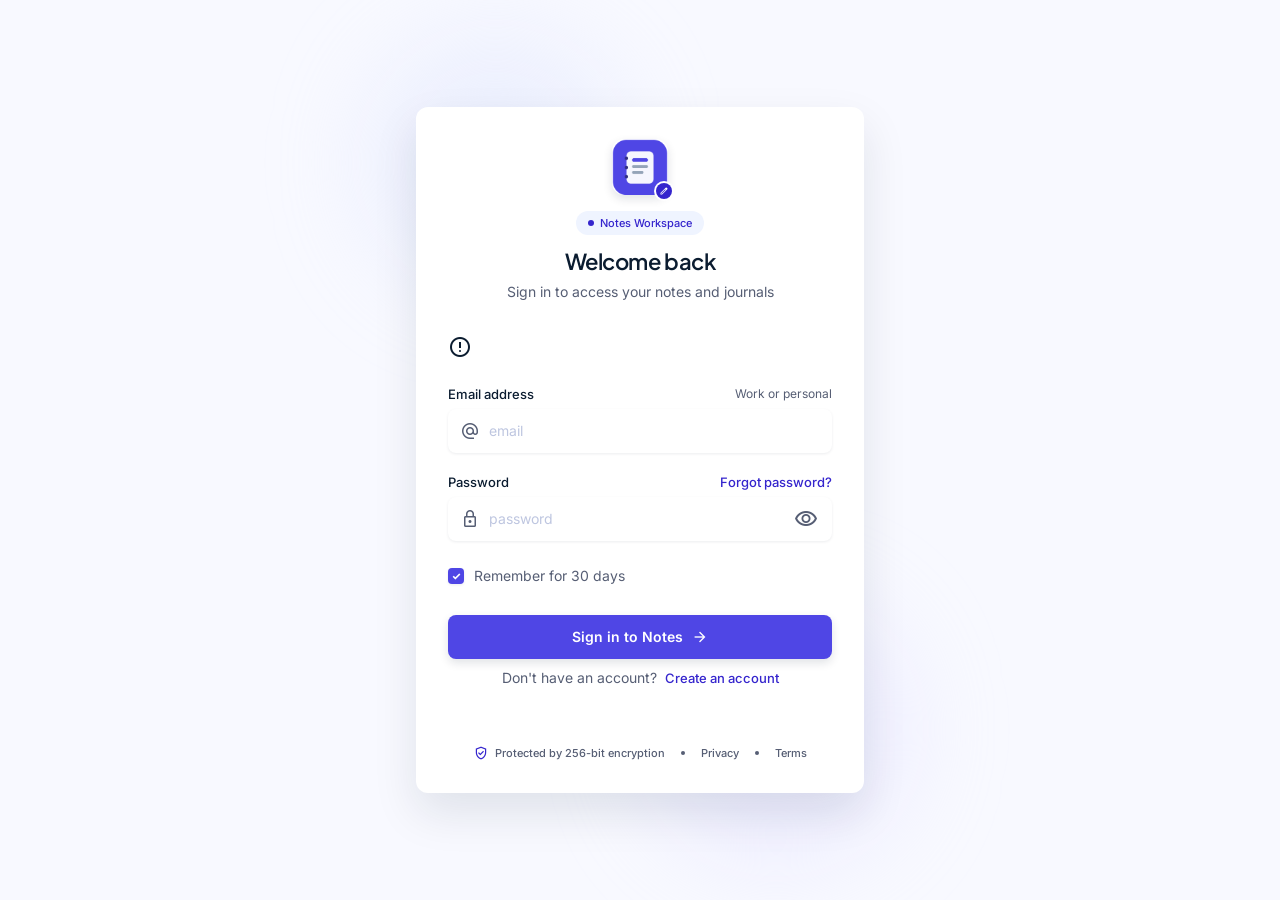
==== commit f4f2efb4: "Some errors were fixed, and the haphazard code was rewritten." ====
--- a/client_side/pages/dashboard.html
+++ b/client_side/pages/dashboard.html
@@ -1,12 +1,20 @@
 <!doctype html>
 <html lang="en">
   <head>
+    <script>
+      if(!sessionStorage.getItem("token")){
+        location.href = "./login.html"
+      }
+    </script>
     <meta charset="UTF-8" />
     <meta name="viewport" content="width=device-width, initial-scale=1.0" />
     <title>Notes Dashboard</title>
     <link rel="preconnect" href="https://fonts.googleapis.com" />
     <link rel="preconnect" href="https://fonts.gstatic.com" crossorigin />
-    <link href="https://fonts.googleapis.com/css2?family=Inter:wght@400;500;600&family=Plus+Jakarta+Sans:wght@600;700&family=Material+Symbols+Outlined:opsz,wght,FILL,GRAD@20..48,100..700,0..1,-50..200&display=swap" rel="stylesheet" />
+    <link
+      href="https://fonts.googleapis.com/css2?family=Inter:wght@400;500;600&family=Plus+Jakarta+Sans:wght@600;700&family=Material+Symbols+Outlined:opsz,wght,FILL,GRAD@20..48,100..700,0..1,-50..200&display=swap"
+      rel="stylesheet"
+    />
     <link rel="stylesheet" href="../styles/dashboard.css" />
   </head>
   <body>
@@ -14,18 +22,40 @@
       <!-- Sidebar -->
       <aside id="sidebar" class="sidebar" data-component="sidebar">
         <div class="sidebar__logo">
-          <img class="sidebar__logo-image" src="../assets/NotesAppLogo.png" alt="Notes Logo" />
+          <img
+            class="sidebar__logo-image"
+            src="../assets/NotesAppLogo.png"
+            alt="Notes Logo"
+          />
           <span class="sidebar__logo-text">Notes</span>
         </div>
-        <nav class="sidebar__navigation" aria-label="Main navigation" data-component="navigation">
-          <a href="#" class="nav-item nav-item--active" data-path="dashboard" aria-current="page">
-            <span class="material-symbols-outlined nav-item__icon">description</span>
+        <nav
+          class="sidebar__navigation"
+          aria-label="Main navigation"
+          data-component="navigation"
+        >
+          <a
+            href="#"
+            class="nav-item nav-item--active"
+            data-path="dashboard"
+            aria-current="page"
+          >
+            <span class="material-symbols-outlined nav-item__icon"
+              >description</span
+            >
             <span class="nav-item__label">All Notes</span>
           </a>
         </nav>
         <div class="sidebar__footer">
           <div class="logout-container">
-            <button id="logoutButton" class="icon-button icon-button--logout" type="button" title="Log out" aria-label="Log out" data-action="logout">
+            <button
+              id="logoutButton"
+              class="icon-button icon-button--logout"
+              type="button"
+              title="Log out"
+              aria-label="Log out"
+              data-action="logout"
+            >
               <span class="material-symbols-outlined">logout</span>
             </button>
           </div>
@@ -41,46 +71,90 @@
               <div class="dashboard-header__top">
                 <div class="page-heading">
                   <h1 class="page-heading__title">My Notes</h1>
-                  <p class="page-heading__description">Keep your thoughts, ideas, and tasks organized.</p>
+                  <p class="page-heading__description">
+                    Keep your thoughts, ideas, and tasks organized.
+                  </p>
                 </div>
-                <button id="newNoteButton" class="button button--primary" type="button" data-action="create-note">
-                  <span class="material-symbols-outlined button__icon">add</span>
+                <button
+                  id="newNoteButton"
+                  class="button button--primary"
+                  type="button"
+                  data-action="create-note"
+                >
+                  <span class="material-symbols-outlined button__icon"
+                    >add</span
+                  >
                   <span>New Note</span>
                 </button>
               </div>
               <div class="notes-filter" data-component="notes-filter">
-                <button id="allNotesFilter" class="filter-button filter-button--active" type="button" data-filter="all">
+                <button
+                  id="allNotesFilter"
+                  class="filter-button filter-button--active"
+                  type="button"
+                  data-filter="all"
+                >
                   All Notes <span id="notesCount">0</span>
                 </button>
               </div>
             </section>
 
             <!-- States -->
-            <section id="loadingState" class="state state--loading" data-state="loading" aria-live="polite">
+            <section
+              id="loadingState"
+              class="state state--loading"
+              data-state="loading"
+              aria-live="polite"
+            >
               <div class="loading-content">
                 <span class="loading-spinner"></span>
                 <span class="loading-message">Loading notes...</span>
               </div>
             </section>
-            
-            <section id="errorState" class="state state--error is-hidden" data-state="error" aria-live="assertive">
+
+            <section
+              id="errorState"
+              class="state state--error is-hidden"
+              data-state="error"
+              aria-live="assertive"
+            >
               <p class="error-message">Failed to load notes.</p>
             </section>
 
             <!-- Notes Grid -->
-            <section id="notesGrid" class="notes-grid is-hidden" data-component="notes-grid" aria-label="Notes">
+            <section
+              id="notesGrid"
+              class="notes-grid is-hidden"
+              data-component="notes-grid"
+              aria-label="Notes"
+            >
               <!-- Dynamically populated -->
             </section>
 
             <!-- Empty State -->
-            <section id="emptyState" class="empty-state is-hidden" data-state="empty">
+            <section
+              id="emptyState"
+              class="empty-state is-hidden"
+              data-state="empty"
+            >
               <div class="empty-state__content">
                 <div class="empty-state__illustration">
                   <div class="empty-state__illustration-background"></div>
                   <div class="empty-state__illustration-icon">
-                    <svg class="empty-state__svg" fill="none" stroke="currentColor" stroke-linecap="round" stroke-linejoin="round" stroke-width="1.8" viewBox="0 0 24 24" aria-hidden="true">
+                    <svg
+                      class="empty-state__svg"
+                      fill="none"
+                      stroke="currentColor"
+                      stroke-linecap="round"
+                      stroke-linejoin="round"
+                      stroke-width="1.8"
+                      viewBox="0 0 24 24"
+                      aria-hidden="true"
+                    >
                       <path d="M4 19.5A2.5 2.5 0 0 1 6.5 17H20"></path>
-                      <path d="M6.5 2H20v20H6.5A2.5 2.5 0 0 1 4 19.5v-15A2.5 2.5 0 0 1 6.5 2z"></path>
+                      <path
+                        d="M6.5 2H20v20H6.5A2.5 2.5 0 0 1 4 19.5v-15A2.5 2.5 0 0 1 6.5 2z"
+                      ></path>
                       <line x1="9" x2="15" y1="7" y2="7"></line>
                       <line x1="9" x2="15" y1="11" y2="11"></line>
                       <line x1="9" x2="12" y1="15" y2="15"></line>
@@ -88,9 +162,19 @@
                   </div>
                 </div>
                 <h2 class="empty-state__title">No notes yet</h2>
-                <p class="empty-state__description">Create your first note and start organizing your ideas, project tasks, and knowledge.</p>
-                <button id="emptyStateCreateButton" class="button button--primary" type="button" data-action="create-note">
-                  <span class="material-symbols-outlined button__icon">add</span>
+                <p class="empty-state__description">
+                  Create your first note and start organizing your ideas,
+                  project tasks, and knowledge.
+                </p>
+                <button
+                  id="emptyStateCreateButton"
+                  class="button button--primary"
+                  type="button"
+                  data-action="create-note"
+                >
+                  <span class="material-symbols-outlined button__icon"
+                    >add</span
+                  >
                   <span>Create Note</span>
                 </button>
               </div>
